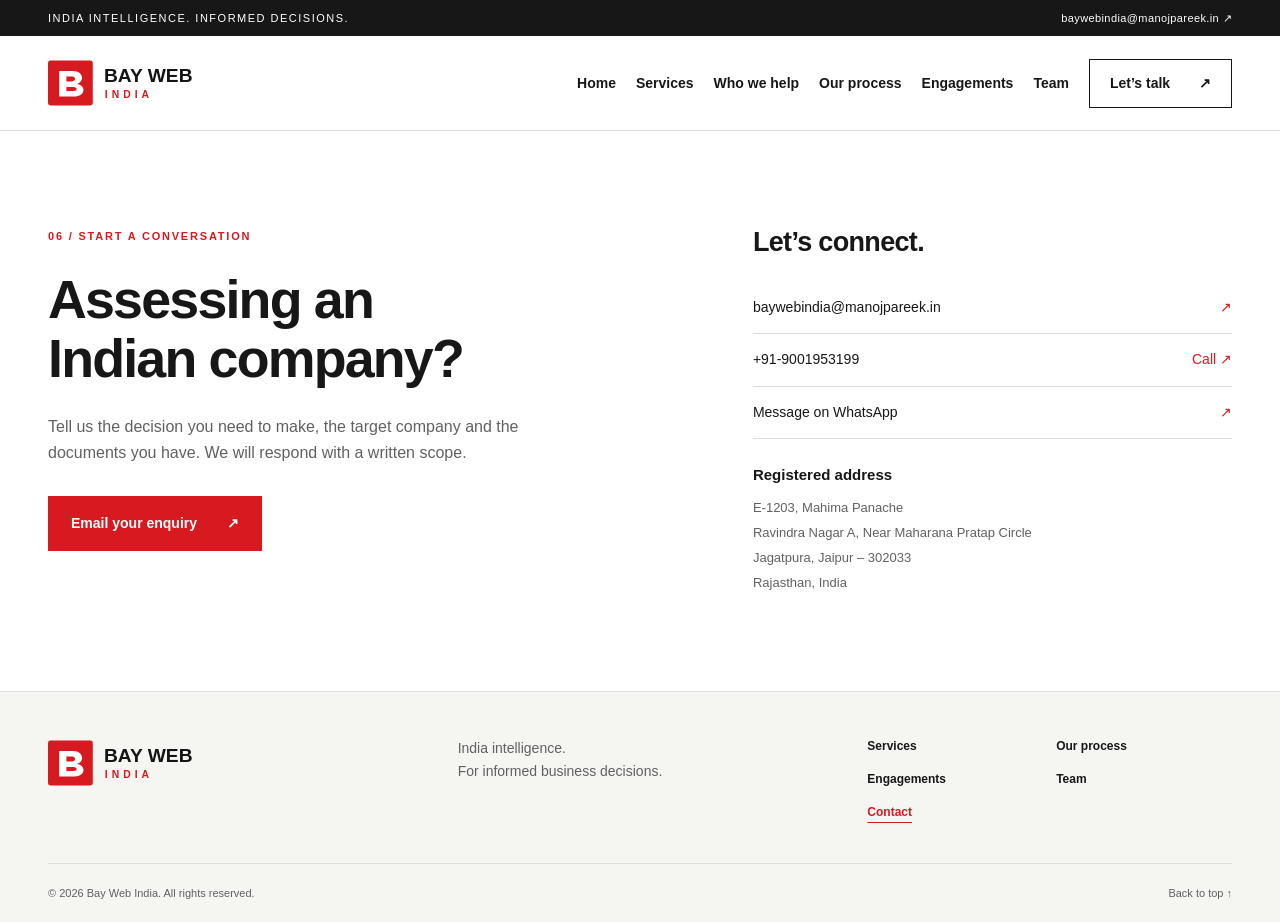
==== contact.html @ 0fe9d62d "Add files via upload" ====
<!doctype html><html lang="en"><head><meta charset="utf-8"><meta name="viewport" content="width=device-width,initial-scale=1"><title>Bay Web India | Contact</title><meta name="description" content="Contact — Bay Web India. India-based corporate research, financial due diligence and commercial intelligence."><meta name="theme-color" content="#d71920"><link rel="icon" href="favicon.svg" type="image/svg+xml"><link rel="stylesheet" href="styles.css"></head><body>
<a class="skip" href="#main">Skip to content</a><div class="topline"><div class="wrap"><span>INDIA INTELLIGENCE. INFORMED DECISIONS.</span><a href="mailto:baywebindia@manojpareek.in">baywebindia@manojpareek.in ↗</a></div></div>
<header><div class="wrap nav"><a class="brand" href="index.html" aria-label="Bay Web India home"><img src="logo.svg" width="216" height="52" alt="Bay Web India"></a><button class="menu" aria-expanded="false" aria-controls="navigation">Menu <span>☰</span></button><nav id="navigation" aria-label="Main navigation"><a href="index.html">Home</a><a href="services.html">Services</a><a href="who-we-help.html">Who we help</a><a href="our-process.html">Our process</a><a href="engagements.html">Engagements</a><a href="team.html">Team</a><a class="nav-cta" href="contact.html" aria-current="page">Let’s talk <span>↗</span></a></nav></div></header>
<main id="main"><section class="section contact wrap" id="contact"><div><p class="eyebrow">06 / START A CONVERSATION</p><h1 class="page-title">Assessing an<br>Indian company?</h1><p>Tell us the decision you need to make, the target company and the documents you have. We will respond with a written scope.</p><a class="button red" href="mailto:baywebindia@manojpareek.in?subject=Bay%20Web%20India%20%E2%80%94%20Research%20enquiry">Email your enquiry <span>↗</span></a></div><div class="contact-info"><h3>Let’s connect.</h3><a href="mailto:baywebindia@manojpareek.in">baywebindia@manojpareek.in <span>↗</span></a><a href="tel:+919001953199">+91-9001953199 <span>Call ↗</span></a><a href="https://wa.me/919001953199" target="_blank" rel="noopener noreferrer">Message on WhatsApp <span>↗</span></a><div class="address"><h4>Registered address</h4><address>E-1203, Mahima Panache<br>Ravindra Nagar A, Near Maharana Pratap Circle<br>Jagatpura, Jaipur – 302033<br>Rajasthan, India</address></div></div></section></main>
<footer><div class="wrap footer-top"><a class="brand" href="index.html"><img src="logo.svg" width="216" height="52" alt="Bay Web India"></a><p>India intelligence.<br>For informed business decisions.</p><nav aria-label="Footer navigation"><a href="services.html">Services</a><a href="our-process.html">Our process</a><a href="engagements.html">Engagements</a><a href="team.html">Team</a><a href="contact.html" aria-current="page">Contact</a></nav></div><div class="wrap footer-bottom"><span>© 2026 Bay Web India. All rights reserved.</span><a href="#main">Back to top ↑</a></div></footer><script src="script.js"></script></body></html>
---- styles.css ----
:root{--red:#d71920;--ink:#171717;--muted:#616161;--line:#dededb;--paper:#f5f5f2}*{box-sizing:border-box}html{scroll-behavior:smooth;scroll-padding-top:110px}[id]{scroll-margin-top:110px}body{margin:0;color:var(--ink);background:#fff;font-family:Arial,Helvetica,sans-serif;font-size:16px;line-height:1.65}a{color:inherit;text-decoration:none}a,button,summary{-webkit-tap-highlight-color:transparent}a:focus-visible,button:focus-visible,summary:focus-visible{outline:3px solid var(--red);outline-offset:5px}p{margin:0 0 20px}h1,h2,h3,h4{margin:0;line-height:1.12;letter-spacing:-.04em}h1{font-size:clamp(48px,5.2vw,76px);font-weight:750;max-width:800px}h1 em{font-style:normal;color:var(--red)}h2{font-size:clamp(34px,3.4vw,48px);font-weight:700}h3{font-size:23px;letter-spacing:-.025em}h4{font-size:15px;letter-spacing:0}button{font:inherit;cursor:pointer}.wrap{width:min(1220px,calc(100% - 96px));margin:auto}.topline{background:var(--ink);color:white;font-size:11px;letter-spacing:1.5px}.topline .wrap{display:flex;justify-content:space-between;padding-top:9px;padding-bottom:9px}.topline a{letter-spacing:.4px}header{position:sticky;top:0;background:rgba(255,255,255,.97);z-index:20;border-bottom:1px solid var(--line)}.nav{min-height:94px;display:flex;align-items:center;justify-content:space-between;gap:30px}.brand{display:inline-flex;flex:none}.brand img{display:block;max-width:100%}nav{display:flex;align-items:center;gap:29px;font-size:14px;font-weight:600}nav a:hover,.text-link:hover,footer a:hover{color:var(--red)}.nav-cta{border:1px solid var(--ink);padding:12px 20px}.nav-cta span{margin-left:25px}.menu{display:none}.hero{padding:84px 0 75px;background:linear-gradient(110deg,#fff 60%,#f6f6f3 60%)}.hero-grid{display:grid;grid-template-columns:1.35fr 1fr;gap:66px;align-items:center}.eyebrow{color:var(--red);font-size:11px;font-weight:750;letter-spacing:1.8px;margin-bottom:25px}.intro{font-size:19px;line-height:1.7;color:#555;max-width:600px;margin-top:30px}.actions{display:flex;align-items:center;gap:28px;flex-wrap:wrap;margin-top:34px}.button{display:inline-flex;align-items:center;justify-content:space-between;gap:30px;padding:16px 23px;font-size:14px;font-weight:700;transition:background .2s}.red{background:var(--red);color:white}.red:hover{background:#ac1018}.text-link{display:inline-flex;gap:20px;align-items:center;font-size:14px;font-weight:700;border-bottom:1px solid;padding:4px 0}.hero-note{font-size:12px;color:var(--muted);margin:28px 0 0}.brief{border:1px solid var(--ink);background:white;transform:rotate(1.5deg);box-shadow:14px 14px 0 #e7e7e2}.brief-head{display:flex;justify-content:space-between;gap:12px;background:var(--ink);color:#fff;padding:16px 22px;font-size:9px;letter-spacing:1.5px}.brief-body{padding:30px}.brief-body .eyebrow{font-size:10px;margin-bottom:16px}.brief h2{font-size:34px;margin-bottom:25px}.brief-item{display:flex;gap:19px;padding:17px 0;border-top:1px solid var(--line)}.brief-item>span{color:var(--red);font-size:12px;font-weight:700}.brief-item b{font-size:16px}.brief-item p{font-size:12px;color:var(--muted);margin:3px 0 0}.brief-bottom{display:flex;justify-content:space-between;padding:14px 22px;border-top:1px solid var(--line);font-size:9px;letter-spacing:1px}.brief-bottom>span:last-child{color:var(--red);font-size:21px;line-height:1}.strip{border-top:1px solid var(--line);border-bottom:1px solid var(--line)}.strip .wrap{display:grid;grid-template-columns:repeat(3,1fr);padding:23px 0;gap:25px;font-size:13px;font-weight:600}.strip span:before{content:'+';color:var(--red);margin-right:15px}.section{padding-top:96px;padding-bottom:96px}.section-head{display:grid;grid-template-columns:1fr 2.2fr;gap:50px;margin-bottom:48px}.section-head .eyebrow{padding-top:10px}.section-head p:not(.eyebrow){color:var(--muted);max-width:680px;margin-top:23px;margin-bottom:0}.services{display:grid;grid-template-columns:repeat(3,1fr);border-left:1px solid var(--line);border-top:1px solid var(--line)}.service{padding:30px;border-right:1px solid var(--line);border-bottom:1px solid var(--line)}.num{font-size:12px;color:var(--red);font-weight:700;display:block;margin-bottom:28px}.service h3{min-height:54px}.service p{font-size:14px;color:var(--muted)}.service .lead-small{font-weight:600;color:var(--ink);margin-top:20px;margin-bottom:10px}.deliver{border-top:1px solid var(--line);padding-top:18px;margin-top:24px}.deliver b{font-size:9px;letter-spacing:1.4px}.deliver p{font-size:12px;margin:7px 0 0}.dark{background:var(--ink);color:white}.dark .section-head p:not(.eyebrow){color:#bcbcbc}.dark .eyebrow{color:#ff6c70}.use-grid{display:grid;grid-template-columns:repeat(4,1fr);gap:30px}.use-grid article{border-top:1px solid #4a4a4a;padding-top:22px}.arrow{display:block;font-size:27px;color:#ff6c70;margin-bottom:35px}.use-grid h3{font-size:21px;margin-bottom:18px}.use-grid p{font-size:14px;color:#bcbcbc}.caption{font-size:11px;color:var(--muted);margin:24px 0 0}.dark .caption{color:#aaa}.steps{display:grid;grid-template-columns:repeat(4,1fr);gap:35px}.steps b{display:block;font-size:42px;letter-spacing:-2px;color:var(--red);border-bottom:1px solid var(--line);padding-bottom:22px;margin-bottom:24px}.steps p{color:var(--muted);font-size:14px;margin-top:15px}details{margin-top:35px;border-top:1px solid var(--line);border-bottom:1px solid var(--line)}summary{display:flex;justify-content:space-between;padding:24px 0;font-weight:600;cursor:pointer;list-style:none}summary::-webkit-details-marker{display:none}summary span{color:var(--red);font-size:24px}details[open] summary span{transform:rotate(45deg)}.table-scroll{overflow-x:auto}table{width:100%;border-collapse:collapse;text-align:left;font-size:13px;min-width:600px;margin-bottom:25px}td,th{padding:14px;border-bottom:1px solid var(--line)}thead{background:var(--paper)}.report-section{padding:70px 0;background:var(--paper)}.report-grid{display:grid;grid-template-columns:1fr 1fr;gap:100px;align-items:center}.report-grid>div>p:not(.eyebrow){color:var(--muted);margin-top:26px}.report-grid .text-link{margin-top:10px}.risk{background:white;border:1px solid var(--line);padding:27px}.risk-title{display:flex;justify-content:space-between;align-items:center;gap:12px}.risk-title h3{font-size:22px}.risk-title>span{font-size:8px;letter-spacing:1px;border:1px solid #ccc;padding:4px 7px}.risk .caption{margin:10px 0 22px}.risk-row{display:flex;justify-content:space-between;align-items:center;gap:16px;border-top:1px solid var(--line);padding:15px 0}.risk-row b{font-size:12px;display:block}.risk-row small{display:block;font-size:10px;color:var(--muted);margin-top:4px}.tag{font-size:10px;border:1px solid #ccc;padding:3px 9px}.tag.flag{background:var(--red);color:#fff;border-color:var(--red)}.plans{display:grid;grid-template-columns:repeat(3,1fr);gap:23px}.plan{padding:28px;border:1px solid var(--line);display:flex;flex-direction:column}.plan:nth-child(2){border-top:4px solid var(--red);padding-top:25px}.plan .eyebrow{font-size:9px;margin-bottom:25px}.plan h3{font-size:25px;min-height:58px}.plan p{color:var(--muted);font-size:13px;margin:20px 0 0}.plan ul{margin:22px 0 30px;padding-left:17px;font-size:13px;flex:1}.plan li{padding-bottom:12px}.plan li::marker{color:var(--red)}.plan .text-link{align-self:flex-start}.scope-note{font-size:13px;margin:27px 0 0;color:var(--muted)}.scope-note b{color:var(--ink)}.limits{background:var(--paper)}.limits h2{max-width:730px}.limits-grid{display:grid;grid-template-columns:1fr 1fr;gap:65px;margin-top:40px}.limits-grid h3{font-size:20px}.limits ul{padding-left:18px;font-size:14px;color:#555}.limits li{padding:6px 0}.fine{border-top:1px solid #d4d4d0;font-size:12px;color:var(--muted);padding-top:25px;margin:22px 0 0}.contact{display:grid;grid-template-columns:1.2fr 1fr;gap:130px}.contact>div>p:not(.eyebrow){max-width:480px;color:var(--muted);margin-top:25px}.contact .button{margin-top:10px}.contact-info h3{font-size:27px;margin-bottom:25px}.contact-info>a{display:flex;justify-content:space-between;gap:15px;padding:14px 0;border-bottom:1px solid var(--line);font-size:14px;overflow-wrap:anywhere}.contact-info>a:hover{color:var(--red)}.contact-info>a span{color:var(--red);white-space:nowrap}.address{margin-top:28px}address{font-size:13px;line-height:1.9;color:var(--muted);font-style:normal;margin-top:13px}footer{background:var(--paper);border-top:1px solid var(--line)}.footer-top{display:grid;grid-template-columns:1fr 1fr 1fr;gap:45px;padding-top:45px;padding-bottom:40px;align-items:start}.footer-top p{color:var(--muted);font-size:14px}.footer-top nav{display:grid;grid-template-columns:1fr 1fr;gap:13px;font-size:12px}.footer-bottom{display:flex;justify-content:space-between;border-top:1px solid var(--line);padding-top:20px;padding-bottom:20px;font-size:11px;color:var(--muted)}.skip{position:fixed;top:-100px;left:15px;z-index:100;background:white;padding:10px 20px;border:2px solid var(--red)}.skip:focus{top:10px}@media(min-width:1500px){.hero{padding-top:110px;padding-bottom:105px}}@media(max-width:1050px){.wrap{width:calc(100% - 48px)}.nav{gap:20px}nav{gap:19px;font-size:12px}.hero-grid{gap:35px}.hero{padding:60px 0}.brief-body{padding:24px}.brief h2{font-size:29px}.section{padding:72px 0}.section-head{grid-template-columns:1fr 2.4fr;gap:25px}.service{padding:23px}.use-grid{grid-template-columns:1fr 1fr}.report-grid{gap:45px}.contact{gap:55px}.plan{padding:22px}.plan:nth-child(2){padding-top:19px}}
@media(max-width:760px){html{scroll-padding-top:90px}[id]{scroll-margin-top:90px}.team-grid{grid-template-columns:1fr}.member{grid-template-columns:1fr}.member-photo{aspect-ratio:1/1}.wrap{width:calc(100% - 40px)}.topline .wrap{justify-content:center}.topline a{display:none}.topline{font-size:9px}.nav{min-height:78px}.brand img{width:185px;height:auto}.menu{display:flex;align-items:center;gap:15px;border:1px solid #ddd;background:white;padding:9px 12px;font-size:12px}.nav nav{display:none;position:absolute;top:100%;left:0;right:0;background:white;padding:20px;box-shadow:0 12px 12px #0000000a}.nav nav.open{display:flex;align-items:stretch;flex-direction:column;gap:0}.nav nav a{padding:14px;font-size:15px;border-bottom:1px solid var(--line)}.nav-cta{margin-top:10px}.hero{padding:48px 0 55px;background:linear-gradient(180deg,#fff 70%,#f6f6f3 70%)}.hero-grid{grid-template-columns:1fr;gap:42px}h1{font-size:48px}.eyebrow{font-size:9px;letter-spacing:1.4px;margin-bottom:20px}.intro{font-size:17px;margin-top:24px}.actions{gap:22px}.button{font-size:13px;padding:15px 20px}.brief{max-width:460px;width:calc(100% - 10px);transform:rotate(.8deg)}.brief-body{padding:26px}.brief h2{font-size:32px}.strip .wrap{grid-template-columns:1fr;gap:9px;padding:20px 0;font-size:12px}.section{padding-top:58px;padding-bottom:58px}.section-head{grid-template-columns:1fr;gap:0;margin-bottom:32px}h2{font-size:35px}.section-head p:not(.eyebrow){margin-top:20px}.services{grid-template-columns:1fr}.service{padding:26px}.service h3{min-height:0}.service .num{margin-bottom:18px}.service .lead-small{margin-top:15px}.use-grid{grid-template-columns:1fr;gap:15px}.arrow{margin-bottom:20px}.use-grid article{padding:20px 0}.use-grid h3{margin-bottom:13px}.steps{grid-template-columns:1fr 1fr;gap:25px}.steps b{font-size:34px}.steps h3{font-size:21px}summary{font-size:14px;gap:20px}.report-section{padding:55px 0}.report-grid{grid-template-columns:1fr;gap:35px}.risk{padding:23px}.risk-row{gap:10px}.plans{grid-template-columns:1fr;gap:20px}.plan{padding:27px}.plan:nth-child(2){padding-top:24px}.plan h3{min-height:0}.plan .eyebrow{margin-bottom:18px}.limits-grid{grid-template-columns:1fr;gap:22px}.contact{grid-template-columns:1fr;gap:45px}.contact-info>a{font-size:13px}.footer-top{grid-template-columns:1fr;gap:23px}.footer-top p{margin:0}.footer-top nav{max-width:350px}.footer-bottom{gap:20px;font-size:10px}.risk-title>span{font-size:7px}}
@media(prefers-reduced-motion:reduce){html{scroll-behavior:auto}*{transition:none!important}}

.team-grid{display:grid;grid-template-columns:1fr 1fr;gap:30px}
.member{display:grid;grid-template-columns:200px 1fr;border:1px solid var(--line);background:#fff}
.member-photo{background:var(--paper);overflow:hidden;min-height:200px}
.member-photo img{display:block;width:100%;height:100%;object-fit:cover;object-position:center 20%}
.member-body{padding:28px}
.member-body .eyebrow{font-size:10px;margin-bottom:14px}
.member-body h3{font-size:24px}
.member-body .creds{font-size:13px;font-weight:600;color:var(--muted);margin:10px 0 16px}
.member-body p:not(.eyebrow):not(.creds){font-size:14px;color:var(--muted)}
.member-links{display:flex;gap:24px;flex-wrap:wrap;margin-top:6px}
.member-empty{border-style:dashed;background:transparent}
.member-empty .member-photo{background:repeating-linear-gradient(45deg,#f5f5f2,#f5f5f2 10px,#efefeb 10px,#efefeb 20px)}
@media(max-width:1050px){.team-grid{grid-template-columns:1fr}}

/* Multi-page layout */
nav a[aria-current="page"]:not(.nav-cta){color:var(--red);text-decoration:underline;text-underline-offset:6px}
.page-title{font-size:clamp(35px,4.2vw,56px);line-height:1.1;letter-spacing:-1.8px;font-weight:700;margin:0}
.team-page{min-height:58vh}
@media(min-width:761px){.nav nav{gap:20px}.nav{gap:24px}}
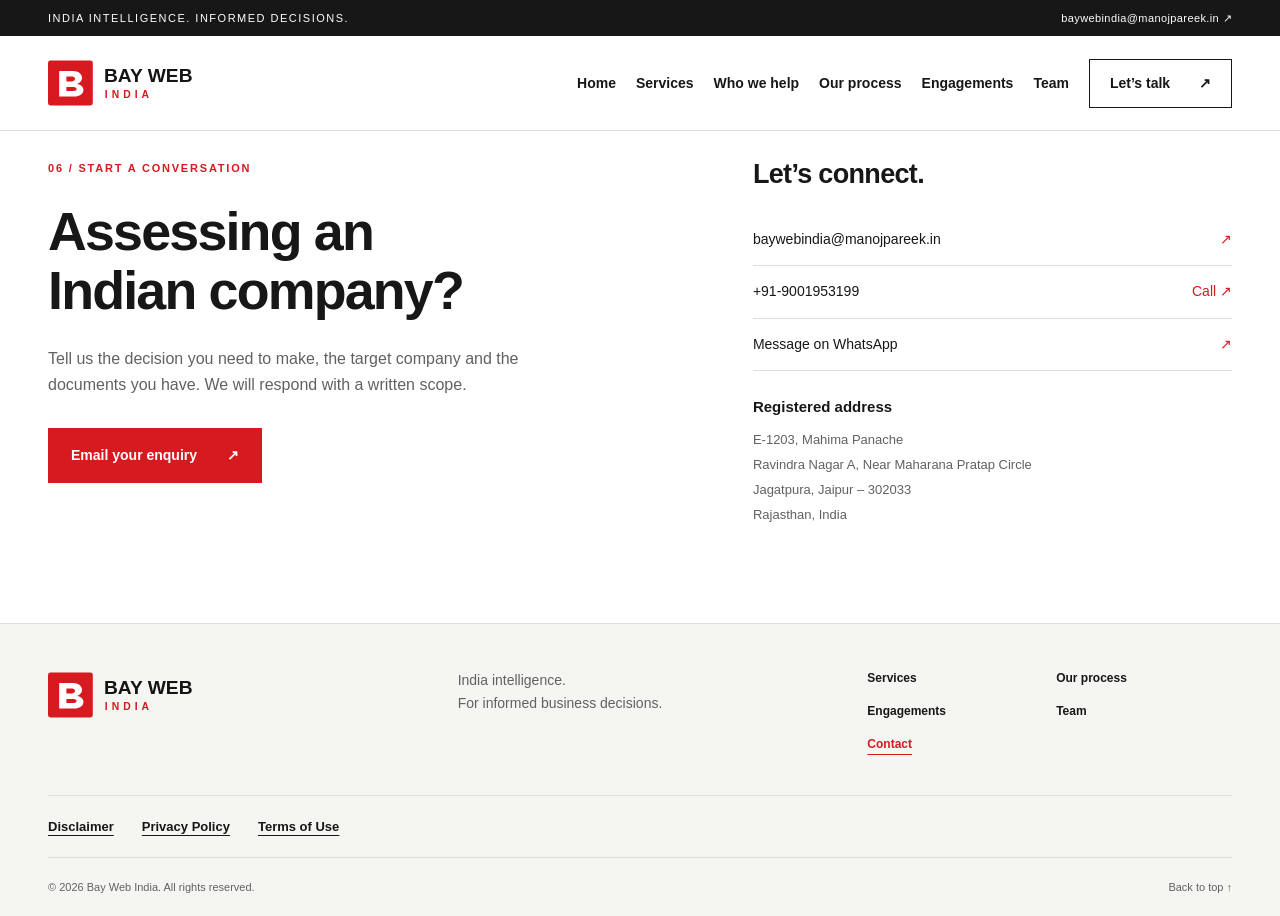
==== commit cb326493: "Add files via upload" ====
--- a/contact.html
+++ b/contact.html
@@ -1,5 +1,5 @@
-<!doctype html><html lang="en"><head><meta charset="utf-8"><meta name="viewport" content="width=device-width,initial-scale=1"><title>Bay Web India | Contact</title><meta name="description" content="Contact — Bay Web India. India-based corporate research, financial due diligence and commercial intelligence."><meta name="theme-color" content="#d71920"><link rel="icon" href="favicon.svg" type="image/svg+xml"><link rel="stylesheet" href="styles.css"></head><body>
+<!doctype html><html lang="en"><head><meta charset="utf-8"><meta name="viewport" content="width=device-width,initial-scale=1"><title>Bay Web India | Contact</title><meta name="description" content="Contact — Bay Web India. India-based corporate research, financial due diligence and commercial intelligence."><meta name="theme-color" content="#d71920"><link rel="icon" href="favicon.svg" type="image/svg+xml"><link rel="stylesheet" href="styles.css?v=20261101-2"></head><body>
 <a class="skip" href="#main">Skip to content</a><div class="topline"><div class="wrap"><span>INDIA INTELLIGENCE. INFORMED DECISIONS.</span><a href="mailto:baywebindia@manojpareek.in">baywebindia@manojpareek.in ↗</a></div></div>
 <header><div class="wrap nav"><a class="brand" href="index.html" aria-label="Bay Web India home"><img src="logo.svg" width="216" height="52" alt="Bay Web India"></a><button class="menu" aria-expanded="false" aria-controls="navigation">Menu <span>☰</span></button><nav id="navigation" aria-label="Main navigation"><a href="index.html">Home</a><a href="services.html">Services</a><a href="who-we-help.html">Who we help</a><a href="our-process.html">Our process</a><a href="engagements.html">Engagements</a><a href="team.html">Team</a><a class="nav-cta" href="contact.html" aria-current="page">Let’s talk <span>↗</span></a></nav></div></header>
 <main id="main"><section class="section contact wrap" id="contact"><div><p class="eyebrow">06 / START A CONVERSATION</p><h1 class="page-title">Assessing an<br>Indian company?</h1><p>Tell us the decision you need to make, the target company and the documents you have. We will respond with a written scope.</p><a class="button red" href="mailto:baywebindia@manojpareek.in?subject=Bay%20Web%20India%20%E2%80%94%20Research%20enquiry">Email your enquiry <span>↗</span></a></div><div class="contact-info"><h3>Let’s connect.</h3><a href="mailto:baywebindia@manojpareek.in">baywebindia@manojpareek.in <span>↗</span></a><a href="tel:+919001953199">+91-9001953199 <span>Call ↗</span></a><a href="https://wa.me/919001953199" target="_blank" rel="noopener noreferrer">Message on WhatsApp <span>↗</span></a><div class="address"><h4>Registered address</h4><address>E-1203, Mahima Panache<br>Ravindra Nagar A, Near Maharana Pratap Circle<br>Jagatpura, Jaipur – 302033<br>Rajasthan, India</address></div></div></section></main>
-<footer><div class="wrap footer-top"><a class="brand" href="index.html"><img src="logo.svg" width="216" height="52" alt="Bay Web India"></a><p>India intelligence.<br>For informed business decisions.</p><nav aria-label="Footer navigation"><a href="services.html">Services</a><a href="our-process.html">Our process</a><a href="engagements.html">Engagements</a><a href="team.html">Team</a><a href="contact.html" aria-current="page">Contact</a></nav></div><div class="wrap footer-bottom"><span>© 2026 Bay Web India. All rights reserved.</span><a href="#main">Back to top ↑</a></div></footer><script src="script.js"></script></body></html>+<footer><div class="wrap footer-top"><a class="brand" href="index.html"><img src="logo.svg" width="216" height="52" alt="Bay Web India"></a><p>India intelligence.<br>For informed business decisions.</p><nav aria-label="Footer navigation"><a href="services.html">Services</a><a href="our-process.html">Our process</a><a href="engagements.html">Engagements</a><a href="team.html">Team</a><a href="contact.html" aria-current="page">Contact</a></nav></div><div class="wrap legal-footer"><nav class="legal-nav" aria-label="Legal navigation"><a href="disclaimer.html">Disclaimer</a><a href="privacy-policy.html">Privacy Policy</a><a href="terms-of-use.html">Terms of Use</a></nav></div><div class="wrap footer-bottom"><span>© 2026 Bay Web India. All rights reserved.</span><a href="#main">Back to top ↑</a></div></footer><script src="script.js"></script></body></html>
--- a/styles.css
+++ b/styles.css
@@ -21,3 +21,18 @@
 .page-title{font-size:clamp(35px,4.2vw,56px);line-height:1.1;letter-spacing:-1.8px;font-weight:700;margin:0}
 .team-page{min-height:58vh}
 @media(min-width:761px){.nav nav{gap:20px}.nav{gap:24px}}
+
+/* Compact space below navigation on all content pages. */
+main > .section:first-child{padding-top:28px}
+main > .hero:first-child{padding-top:32px}
+.hero-grid{align-items:start}
+.legal-footer{padding-top:20px;padding-bottom:20px;border-top:1px solid var(--line)}
+.legal-nav{display:flex;flex-wrap:wrap;gap:12px 28px;font-size:13px}
+.legal-nav a{text-decoration:underline;text-underline-offset:4px}
+.legal-page{max-width:1000px}
+.legal-date{font-size:13px;color:var(--muted);margin:18px 0 28px}
+.legal-copy{max-width:850px}
+.legal-copy h2{font-size:24px;letter-spacing:-.025em;margin:30px 0 12px}
+.legal-copy p,.legal-copy address{font-size:16px;line-height:1.75;color:var(--muted)}
+.legal-copy a{text-decoration:underline;text-underline-offset:3px;overflow-wrap:anywhere}
+@media(max-width:760px){main > .section:first-child{padding-top:20px}main > .hero:first-child{padding-top:24px}.legal-nav{gap:12px 22px}.legal-copy h2{font-size:22px}}
